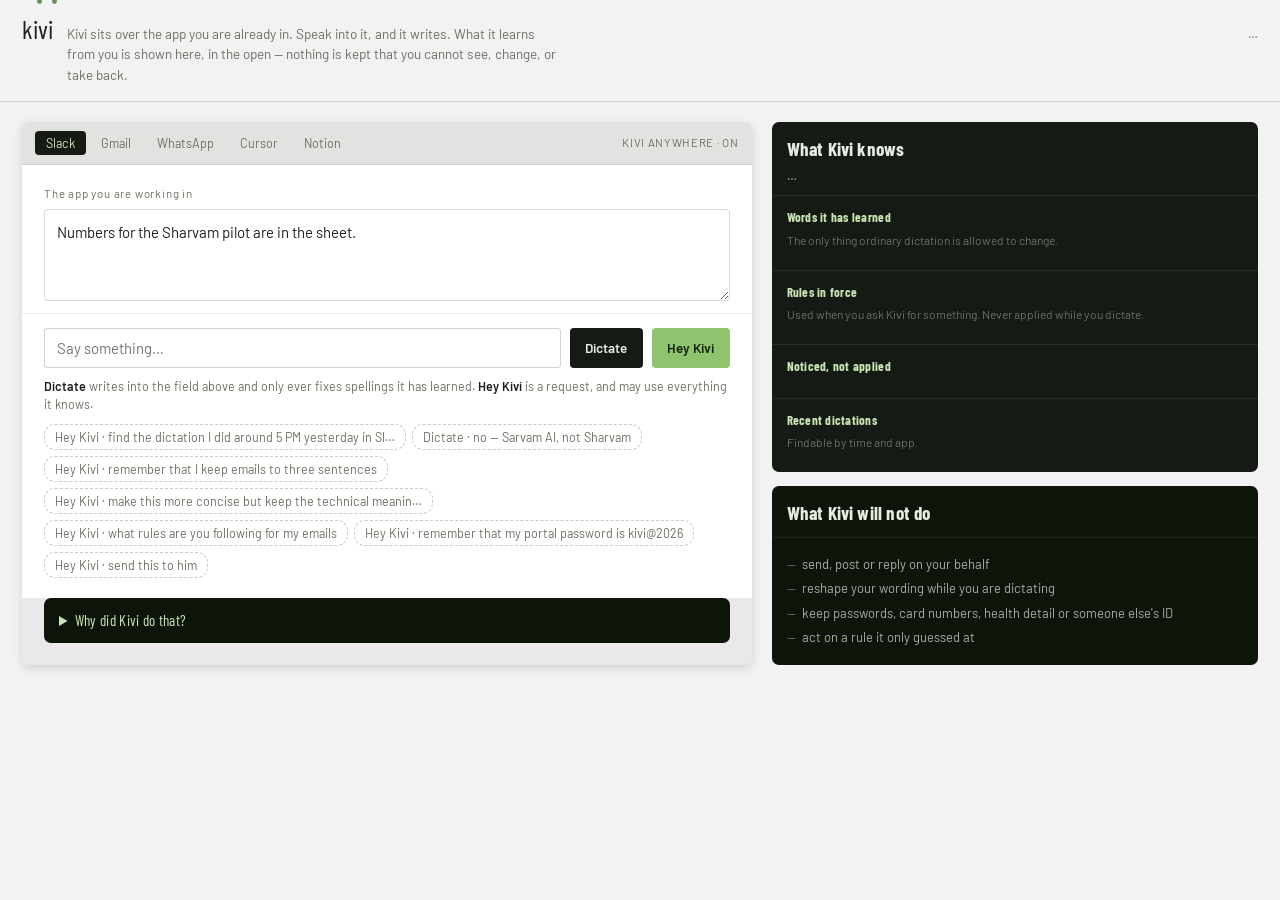
==== web/index.html @ 134a6548 "Prepare Kivi Golden Goose submission" ====
<!DOCTYPE html>
<html lang="en">
<head>
<meta charset="utf-8">
<meta name="viewport" content="width=device-width, initial-scale=1">
<title>Kivi — memory</title>
<link rel="preconnect" href="https://fonts.googleapis.com">
<link rel="preconnect" href="https://fonts.gstatic.com" crossorigin>
<link href="https://fonts.googleapis.com/css2?family=Barlow+Condensed:wght@600;700&family=Barlow:wght@400;500;600&display=swap" rel="stylesheet">
<style>
:root{
  --green:#8fc46e; --green-dim:#6d8f52; --green-pale:#c9e5b3; --sel:#d9e9cc;
  --panel:#161a15; --panel-2:#1b1f19; --panel-3:#0d1409;
  --cream:#dfe4d8; --cream-2:#e7ebe2;
  --muted:#a9b19d; --muted-2:#6a7161;
  --page:#f2f2f3; --surface:#e9e9ea; --ink:#1d1f20;
  --head:"Barlow Condensed",system-ui,sans-serif;
  --body:"Barlow",system-ui,sans-serif;
}
*{box-sizing:border-box}
body{margin:0;background:var(--page);color:var(--ink);font-family:var(--body);font-size:15px;line-height:1.5}
h1,h2,h3{font-family:var(--head);font-weight:700;letter-spacing:.01em;margin:0}
button{font-family:var(--body);cursor:pointer;border:0}
button:focus-visible,input:focus-visible,textarea:focus-visible{outline:2px solid var(--green-dim);outline-offset:2px}

.top{display:flex;align-items:baseline;gap:14px;padding:16px 22px;border-bottom:1px solid rgba(29,31,32,.14)}
.wordmark{font-family:var(--head);font-size:26px;line-height:1}
.wordmark i{font-style:normal;position:relative}
.wordmark i::after{content:"";position:absolute;top:-.52em;left:.16em;width:.19em;height:.19em;border-radius:50%;background:var(--green-dim)}
.top p{margin:0;color:var(--muted-2);font-size:13.5px;max-width:62ch}
.top .spacer{flex:1}
.stat{font-size:12.5px;color:var(--muted-2);white-space:nowrap}
.stat b{color:var(--ink);font-weight:600}

.wrap{display:grid;grid-template-columns:minmax(0,1.35fr) minmax(320px,.9fr);gap:20px;padding:20px 22px 40px;align-items:start}
@media(max-width:940px){.wrap{grid-template-columns:1fr}}

/* ---------- simulated desktop ---------- */
.desk{background:var(--surface);border-radius:7px;box-shadow:0 3px 10px rgba(43,43,45,.16);overflow:hidden}
.chrome{display:flex;align-items:center;gap:10px;padding:9px 13px;background:#e2e3e0;border-bottom:1px solid rgba(29,31,32,.1);font-size:12.5px;color:var(--muted-2)}
.tabs{display:flex;gap:4px}
.tab{padding:4px 11px;border-radius:4px;background:transparent;color:var(--muted-2);font-size:12.5px}
.tab[aria-pressed=true]{background:var(--panel);color:var(--green-pale)}
.chrome .right{margin-left:auto;font-size:11.5px;letter-spacing:.06em}

.field{padding:20px 22px 6px;min-height:132px;background:#fff}
.field label{display:block;font-size:11.5px;letter-spacing:.07em;color:var(--muted-2);margin-bottom:7px}
.doc{width:100%;min-height:92px;border:1px solid rgba(29,31,32,.16);border-radius:4px;padding:11px 12px;
     font-family:var(--body);font-size:15px;line-height:1.55;resize:vertical;background:#fff;color:var(--ink)}
.doc::selection{background:var(--sel)}

.say{padding:14px 22px 20px;background:#fff;border-top:1px solid rgba(29,31,32,.08)}
.say-row{display:flex;gap:9px;align-items:stretch}
.say input{flex:1;border:1px solid rgba(29,31,32,.2);border-radius:4px;padding:10px 12px;font-family:var(--body);font-size:15px}
.btn{padding:10px 15px;border-radius:4px;font-size:13.5px;font-weight:600;letter-spacing:.01em}
.btn-green{background:var(--green);color:#12200a}
.btn-dark{background:var(--panel);color:var(--cream-2)}
.btn-ghost{background:transparent;color:var(--muted-2);border:1px solid rgba(29,31,32,.2)}
.btn:disabled{opacity:.45;cursor:not-allowed}
.hint{margin:9px 0 0;font-size:12.5px;color:var(--muted-2)}
.hint b{font-weight:600;color:var(--ink)}
.examples{display:flex;flex-wrap:wrap;gap:6px;margin-top:10px}
.chip{padding:4px 10px;border-radius:11px;border:1px dashed rgba(29,31,32,.24);background:transparent;
      font-size:12.5px;color:var(--muted-2);text-align:left}
.chip:hover{border-style:solid;color:var(--ink)}

/* ---------- kivi panel ---------- */
.panel{margin:0 22px 22px;background:var(--panel);color:var(--cream);border-radius:7px;
       box-shadow:0 12px 32px rgba(43,43,45,.22);overflow:hidden}
.panel-head{display:flex;align-items:center;gap:9px;padding:12px 15px;border-bottom:1px solid rgba(223,228,216,.1)}
.dot{width:15px;height:15px;border-radius:50%;background:var(--green);flex:0 0 auto;position:relative}
.dot::after{content:"";position:absolute;inset:4px;border-radius:50%;background:var(--panel-3)}
.panel-head h3{font-size:17px;color:var(--cream-2)}
.panel-head .meta{margin-left:auto;font-size:11px;letter-spacing:.07em;color:var(--muted)}
.panel-body{padding:14px 15px;display:grid;gap:11px}
.quote{background:rgba(143,196,110,.09);border:1px solid rgba(143,196,110,.22);border-radius:5px;
       padding:10px 12px;color:var(--cream-2);font-size:14.5px}
.out{background:var(--panel-2);border-radius:5px;padding:11px 12px;font-size:14.5px;white-space:pre-wrap}
.was{color:var(--muted);text-decoration:line-through;font-size:13px}
.tags{display:flex;flex-wrap:wrap;gap:6px}
.tag{font-size:11.5px;padding:3px 9px;border-radius:10px;background:rgba(143,196,110,.16);color:var(--green-pale)}
.tag.warn{background:rgba(226,211,168,.16);color:#e2d3a8}
.panel-foot{display:flex;align-items:center;gap:8px;padding:11px 15px;border-top:1px solid rgba(223,228,216,.1)}
.panel-foot .note{font-size:12px;color:var(--muted);margin-right:auto}
.opt{padding:6px 12px;border-radius:14px;background:transparent;border:1px solid rgba(223,228,216,.28);
     color:var(--cream);font-size:13px}
.opt:hover{border-color:var(--green);color:var(--green-pale)}

/* ---------- right column ---------- */
.side{display:grid;gap:14px}
.card{background:var(--panel);color:var(--cream);border-radius:7px;overflow:hidden}
.card > header{padding:13px 15px 9px}
.card h2{font-size:19px;color:var(--cream-2)}
.card header p{margin:4px 0 0;font-size:12.5px;color:var(--muted)}
.group{border-top:1px solid rgba(223,228,216,.09);padding:12px 15px}
.group h3{font-size:13px;letter-spacing:.02em;color:var(--green-pale);margin-bottom:3px}
.group > p.sub{margin:0 0 9px;font-size:12px;color:var(--muted-2)}
.item{padding:9px 0;border-bottom:1px solid rgba(223,228,216,.07)}
.item:last-child{border-bottom:0}
.item .b{font-size:14px;color:var(--cream-2)}
.item .m{font-size:12px;color:var(--muted);margin-top:3px}
.item .acts{display:flex;gap:6px;margin-top:7px;flex-wrap:wrap}
.mini{font-size:12px;padding:4px 10px;border-radius:12px;background:rgba(223,228,216,.09);color:var(--cream)}
.mini:hover{background:rgba(143,196,110,.22);color:var(--green-pale)}
.mini.go{background:var(--green);color:#12200a;font-weight:600}
.dictline{display:flex;gap:9px;align-items:baseline;font-size:13.5px;padding:6px 0}
.dictline .from{color:var(--muted);text-decoration:line-through}
.dictline .to{color:var(--green-pale)}
.empty{font-size:12.5px;color:var(--muted-2);padding:4px 0}

.limits{background:var(--panel-3)}
.limits li{font-size:13px;color:var(--muted);margin:5px 0;list-style:none;position:relative;padding-left:15px}
.limits li::before{content:"—";position:absolute;left:0;color:var(--muted-2)}
.limits ul{margin:0;padding:0}

/* ---------- why drawer ---------- */
.why{margin:0 22px 22px;background:var(--panel-3);color:var(--muted);border-radius:7px;font-size:12.5px}
.why summary{padding:11px 15px;cursor:pointer;color:var(--green-pale);font-family:var(--head);font-size:15px;letter-spacing:.02em}
.why pre{margin:0;padding:0 15px 14px;white-space:pre-wrap;word-break:break-word;font-size:11.5px;line-height:1.6;color:var(--muted)}
.step{padding:8px 15px;border-top:1px solid rgba(223,228,216,.07)}
.step b{color:var(--green-pale);font-weight:600}
.step span{color:var(--muted-2)}
.busy{opacity:.55}
</style>
</head>
<body>

<div class="top">
  <div class="wordmark">k<i>i</i>v<i>i</i></div>
  <p>Kivi sits over the app you are already in. Speak into it, and it writes. What it learns from you is shown here, in the open — nothing is kept that you cannot see, change, or take back.</p>
  <div class="spacer"></div>
  <div class="stat" id="stat">…</div>
</div>

<div class="wrap">
  <main>
    <div class="desk">
      <div class="chrome">
        <div class="tabs" id="tabs"></div>
        <div class="right" id="mode">KIVI ANYWHERE · ON</div>
      </div>

      <div class="field">
        <label for="doc">The app you are working in</label>
        <textarea id="doc" class="doc" spellcheck="false"></textarea>
      </div>

      <div class="say">
        <div class="say-row">
          <input id="utter" placeholder="Say something…" autocomplete="off">
          <button class="btn btn-dark" id="btn-dictate">Dictate</button>
          <button class="btn btn-green" id="btn-ask">Hey Kivi</button>
        </div>
        <p class="hint"><b>Dictate</b> writes into the field above and only ever fixes spellings it has learned. <b>Hey Kivi</b> is a request, and may use everything it knows.</p>
        <div class="examples" id="examples"></div>
      </div>

      <div id="panel-slot"></div>
      <details class="why" id="why"><summary>Why did Kivi do that?</summary><div id="why-body"></div></details>
    </div>
  </main>

  <aside class="side">
    <section class="card">
      <header>
        <h2>What Kivi knows</h2>
        <p id="counts">…</p>
      </header>
      <div class="group">
        <h3>Words it has learned</h3>
        <p class="sub">The only thing ordinary dictation is allowed to change.</p>
        <div id="facts"></div>
      </div>
      <div class="group">
        <h3>Rules in force</h3>
        <p class="sub">Used when you ask Kivi for something. Never applied while you dictate.</p>
        <div id="rules"></div>
      </div>
      <div class="group">
        <h3>Noticed, not applied</h3>
        <p class="sub" id="gate-note"></p>
        <div id="observed"></div>
      </div>
      <div class="group">
        <h3>Recent dictations</h3>
        <p class="sub">Findable by time and app.</p>
        <div id="episodes"></div>
      </div>
    </section>

    <section class="card limits">
      <header><h2>What Kivi will not do</h2></header>
      <div class="group">
        <ul>
          <li>send, post or reply on your behalf</li>
          <li>reshape your wording while you are dictating</li>
          <li>keep passwords, card numbers, health detail or someone else's ID</li>
          <li>act on a rule it only guessed at</li>
        </ul>
      </div>
    </section>
  </aside>
</div>

<script>
const APPS = ["Slack","Gmail","WhatsApp","Cursor","Notion"];
const SEED_DOC = {
  Slack:"Numbers for the Sharvam pilot are in the sheet.",
  Gmail:"hey sir sorry to bother you again but i still haven't got the dataset access, can you check when you get time, sorry again",
  WhatsApp:"Saturday evening free-ah irukken.",
  Cursor:"def transcribe(chunk, lang=None):\n    audio = decode(chunk)\n    return model.decode(audio, lang)",
  Notion:"The implementation requires significant engineering effort and may not be practical within the current timeline, so we have decided to report both the full system and a reduced variant instead."
};
const EXAMPLES = [
  ["ask","find the dictation I did around 5 PM yesterday in Slack and polish it for the meeting I'm walking into"],
  ["dictate","no — Sarvam AI, not Sharvam"],
  ["ask","remember that I keep emails to three sentences"],
  ["ask","make this more concise but keep the technical meaning"],
  ["ask","what rules are you following for my emails"],
  ["ask","remember that my portal password is kivi@2026"],
  ["ask","send this to him"]
];

let app = "Slack";
let lastTrace = null;

const $ = (id) => document.getElementById(id);
const esc = (s) => (s??"").replace(/[&<>"]/g, c => ({"&":"&amp;","<":"&lt;",">":"&gt;",'"':"&quot;"}[c]));
const when = (ts) => new Date(ts*1000).toLocaleString(undefined,{weekday:"short",hour:"2-digit",minute:"2-digit"});

function drawTabs(){
  $("tabs").innerHTML = APPS.map(a =>
    `<button class="tab" data-app="${a}" aria-pressed="${a===app}">${a}</button>`).join("");
  $("tabs").querySelectorAll(".tab").forEach(b => b.onclick = () => {
    app = b.dataset.app; $("doc").value = SEED_DOC[app] || ""; drawTabs();
  });
}
function drawExamples(){
  $("examples").innerHTML = EXAMPLES.map(([k,t],i) =>
    `<button class="chip" data-i="${i}">${k==="ask"?"Hey Kivi":"Dictate"} · ${esc(t.length>52?t.slice(0,52)+"…":t)}</button>`).join("");
  $("examples").querySelectorAll(".chip").forEach(b => b.onclick = () => {
    const [k,t] = EXAMPLES[b.dataset.i];
    $("utter").value = t;
    (k==="ask" ? doAsk : doDictate)();
  });
}

async function api(path, body){
  const r = await fetch(path, body ? {method:"POST",headers:{"Content-Type":"application/json"},body:JSON.stringify(body)} : {});
  return r.json();
}

function panel(title, meta, inner, foot){
  $("panel-slot").innerHTML =
    `<div class="panel"><div class="panel-head"><span class="dot"></span><h3>${esc(title)}</h3>
     <span class="meta">${esc(meta||"")}</span></div>
     <div class="panel-body">${inner}</div>
     ${foot ? `<div class="panel-foot">${foot}</div>` : ""}</div>`;
}

async function doDictate(){
  const text = $("utter").value.trim(); if(!text) return;
  document.body.classList.add("busy");
  const r = await api("/api/dictate", {app, text, formatted:text});
  document.body.classList.remove("busy");
  lastTrace = r.trace;

  $("doc").value = ($("doc").value ? $("doc").value + " " : "") + r.text;
  const corr = (r.corrections||[]).map(c =>
    `<span class="tag">${esc(c.wrong)} → ${esc(c.right)}</span>`).join("");
  const learned = r.learned;
  const made = [...learned.created, ...learned.reinforced]
    .filter(m => m.kind !== "episode")
    .map(m => `<div class="item"><div class="b">${esc(m.body)}</div>
       <div class="m">${m.status === "active" ? "in force now" : "noticed only"} · ${esc(m.reason||"")}</div></div>`).join("");
  const ignored = (learned.ignored||[]).map(i =>
    `<span class="tag warn">${esc(i.reason)}</span>`).join("");

  panel("Dictated into " + app, "reads: learned words only",
    `<div class="out">${esc(r.text)}</div>
     ${r.was ? `<div class="was">${esc(r.was)}</div>` : ""}
     ${corr ? `<div class="tags">${corr}</div>` : ""}
     ${made ? `<div>${made}</div>` : ""}
     ${ignored ? `<div class="tags">${ignored}</div>` : ""}`,
    `<span class="note">Written into the field. Kivi did not reshape your wording.</span>`);
  showWhy(r.trace); refresh(); $("utter").value = "";
}

async function doAsk(){
  const text = $("utter").value.trim(); if(!text) return;
  const sel = selection() || $("doc").value;
  document.body.classList.add("busy");
  const r = await api("/api/ask", {app, text, selection: sel});
  document.body.classList.remove("busy");
  lastTrace = r.trace;
  renderAnswer(text, r);
  showWhy(r.trace); refresh(); $("utter").value = "";
}

function selection(){
  const d = $("doc"); const s = d.selectionStart, e = d.selectionEnd;
  return (s !== e) ? d.value.slice(s, e) : "";
}

function renderAnswer(said, r){
  const q = `<div class="quote">“${esc(said)}”</div>`;
  const meta = `${(r.intent||"").replace("_"," ")}${r.confidence!=null?" · "+Math.round(r.confidence*100)+"%":""}`;

  if(r.status === "unclear" || r.status === "ambiguous"){
    const opts = (r.options||[]).map(o =>
      `<button class="opt" data-fill="${esc(typeof o==="string"?o:o.body)}">${esc(typeof o==="string"?o:o.body.slice(0,60))}</button>`).join("");
    panel("Kivi is asking", meta,
      `${q}<div class="out">${esc(r.say||"Which did you mean?")}</div>
       ${r.reason?`<div class="tags"><span class="tag warn">${esc(r.reason)}</span></div>`:""}
       ${opts?`<div class="tags">${opts}</div>`:""}`,
      `<span class="note">Kivi asks rather than guessing.</span>`);
    $("panel-slot").querySelectorAll("[data-fill]").forEach(b =>
      b.onclick = () => { $("utter").value = b.dataset.fill; $("utter").focus(); });
    return;
  }

  if(r.status === "declined"){
    panel("Kivi declined", meta, `${q}<div class="out">${esc(r.say)}</div>`,
      `<span class="note">Some things are never stored.</span>`);
    return;
  }

  if(r.status === "found" || r.status === "found_and_reshaped"){
    const ep = r.episode || {};
    const rs = r.reshaped;
    panel("Found it", `${meta} · ${esc(ep.scope_app||"")}`,
      `${q}
       <div class="out">${esc(ep.body||"")}</div>
       <div class="tags"><span class="tag">${esc(ep.scope_app||"")}</span>
         <span class="tag">${when(ep.created_ts)}</span></div>
       ${rs ? `<div class="out">${esc(rs.after)}</div>
         <div class="tags">${(rs.applied||[]).map(a=>`<span class="tag">${esc(a)}</span>`).join("")}</div>` : ""}`,
      rs ? `<span class="note">Nothing has changed in the app yet.</span>
            <button class="opt" id="apply">Apply</button>` : `<span class="note">Nothing sent.</span>`);
    const ap = $("apply"); if(ap) ap.onclick = () => { $("doc").value = rs.after; ap.textContent = "Applied"; };
    return;
  }

  if(r.status === "drafted"){
    const body = r.draft || r.after || "";
    panel(r.recipient ? "Draft to " + esc(r.recipient) : "Rewritten", meta,
      `${q}${r.before?`<div class="was">${esc(r.before)}</div>`:""}
       <div class="out">${esc(body)}</div>
       <div class="tags">${(r.applied||[]).map(a=>`<span class="tag">${esc(a)}</span>`).join("")||'<span class="tag warn">no rule changed anything</span>'}</div>`,
      `<span class="note">${esc(r.note||"Nothing has changed in the app yet.")}</span>
       <button class="opt" id="apply">Apply</button>`);
    $("apply").onclick = () => { $("doc").value = body; $("apply").textContent = "Applied"; };
    return;
  }

  if(r.status === "answered"){
    const list = (arr,label) => arr && arr.length ? `<div class="group" style="padding:0"><h3>${label}</h3>` +
      arr.map(a=>`<div class="item"><div class="b">${esc(a.body)}</div></div>`).join("") + "</div>" : "";
    panel("What Kivi is going by", meta,
      `${q}${list(r.active,"In force")}${list(r.observed,"Noticed only")}`,
      `<span class="note">Change any of these on the right.</span>`);
    return;
  }

  panel("Kivi", meta, `${q}<div class="out">${esc(r.say||"Nothing to show.")}</div>`,
    `<span class="note">Try widening the time, or naming the app.</span>`);
}

function showWhy(trace){
  if(!trace){ $("why-body").innerHTML = ""; return; }
  const steps = (trace.steps||[]).map(s =>
    `<div class="step"><b>${esc(s.stage)}</b> <span>${esc(JSON.stringify(s.detail))}</span></div>`).join("");
  $("why-body").innerHTML =
    `<div class="step"><b>trace</b> <span>${esc(trace.id)} · ${trace.latency_ms}ms · ${trace.outcome}
      · ${trace.usage.calls} model call(s) · $${trace.usage.cost_usd}</span></div>${steps}`;
}

async function refresh(){
  const d = await api("/api/memory");
  const c = d.counts, m = d.memory;
  $("counts").textContent =
    `${c.facts} words · ${c.rules_active} rules in force · ${c.rules_observed} noticed · ${c.episodes} dictations`;
  $("stat").innerHTML = `<b>${c.episodes}</b> dictations · <b>${(c.db_bytes/1024/1024).toFixed(1)} MB</b> stored`;
  $("gate-note").textContent =
    `Kivi applies an inferred rule only after ${d.policy.promotion_observations} sightings, or when you confirm it.`;

  $("facts").innerHTML = m.fact.length ? m.fact.map(f =>
    `<div class="dictline"><span class="from">${esc((f.payload.wrong)||"")}</span>
     <span class="to">${esc((f.payload.right)||f.body)}</span>
     <button class="mini" style="margin-left:auto" data-forget="${f.id}">forget</button></div>`).join("")
    : `<p class="empty">Nothing yet. Correct a word while dictating and it lands here.</p>`;

  const active = m.preference.filter(p=>p.status==="active");
  const obs = m.preference.filter(p=>p.status==="observed");

  $("rules").innerHTML = active.length ? active.map(p =>
    `<div class="item"><div class="b">${esc(p.body)}</div>
      <div class="m">${esc(p.origin==="taught"?"you told Kivi":"learned from you")} · used ${p.use_count}×</div>
      <div class="acts"><button class="mini" data-forget="${p.id}">forget</button>
      <button class="mini" data-history="${p.id}">where from</button></div></div>`).join("")
    : `<p class="empty">No rules yet. Say “remember that…” to add one.</p>`;

  $("observed").innerHTML = obs.length ? obs.map(p =>
    `<div class="item"><div class="b">${esc(p.body)}</div>
      <div class="m">${esc(p.reason||"")}${p.needs?` · ${p.needs} more sighting${p.needs>1?"s":""} before it applies`:""}</div>
      <div class="acts"><button class="mini go" data-confirm="${p.id}">Make it a rule</button>
      <button class="mini" data-reject="${p.id}">Not a rule</button></div></div>`).join("")
    : `<p class="empty">Nothing pending.</p>`;

  $("episodes").innerHTML = m.episode.slice(0,6).map(e =>
    `<div class="item"><div class="b">${esc(e.body.slice(0,90))}${e.body.length>90?"…":""}</div>
      <div class="m">${esc(e.app||"")} · ${when(e.created_ts)}</div></div>`).join("")
    || `<p class="empty">Nothing dictated yet.</p>`;

  document.querySelectorAll("[data-confirm]").forEach(b => b.onclick = async () => {
    await api(`/api/memory/${b.dataset.confirm}/confirm`, {}); refresh(); });
  document.querySelectorAll("[data-reject]").forEach(b => b.onclick = async () => {
    await api(`/api/memory/${b.dataset.reject}/reject`, {}); refresh(); });
  document.querySelectorAll("[data-forget]").forEach(b => b.onclick = async () => {
    await api(`/api/memory/${b.dataset.forget}/forget`, {}); refresh(); });
  document.querySelectorAll("[data-history]").forEach(b => b.onclick = async () => {
    const h = await api(`/api/memory/${b.dataset.history}/history`);
    panel("Where this came from", h.memory.kind,
      `<div class="out">${esc(h.memory.body)}</div>
       ${h.source ? `<div class="quote">“${esc(h.source.raw_asr)}”</div>
         <div class="tags"><span class="tag">${esc(h.source.app)}</span>
         <span class="tag">${when(h.source.ts)}</span></div>` : ""}
       ${h.events.map(e=>`<div class="m" style="color:var(--muted)">${esc(e.event)} — ${esc(e.detail||"")}</div>`).join("")}`,
      `<span class="note">Every memory keeps the sentence it came from.</span>`);
  });
}

$("btn-dictate").onclick = doDictate;
$("btn-ask").onclick = doAsk;
$("utter").addEventListener("keydown", e => {
  if(e.key === "Enter") (e.shiftKey ? doDictate : doAsk)();
});

(async function init(){
  drawTabs(); drawExamples();
  $("doc").value = SEED_DOC[app];
  const s = await api("/api/status");
  if(!s.utterances){ $("stat").textContent = "loading history…"; await api("/api/seed", {}); }
  $("mode").textContent = `KIVI ANYWHERE · ON · ${s.backend}`;
  refresh();
})();
</script>
</body>
</html>
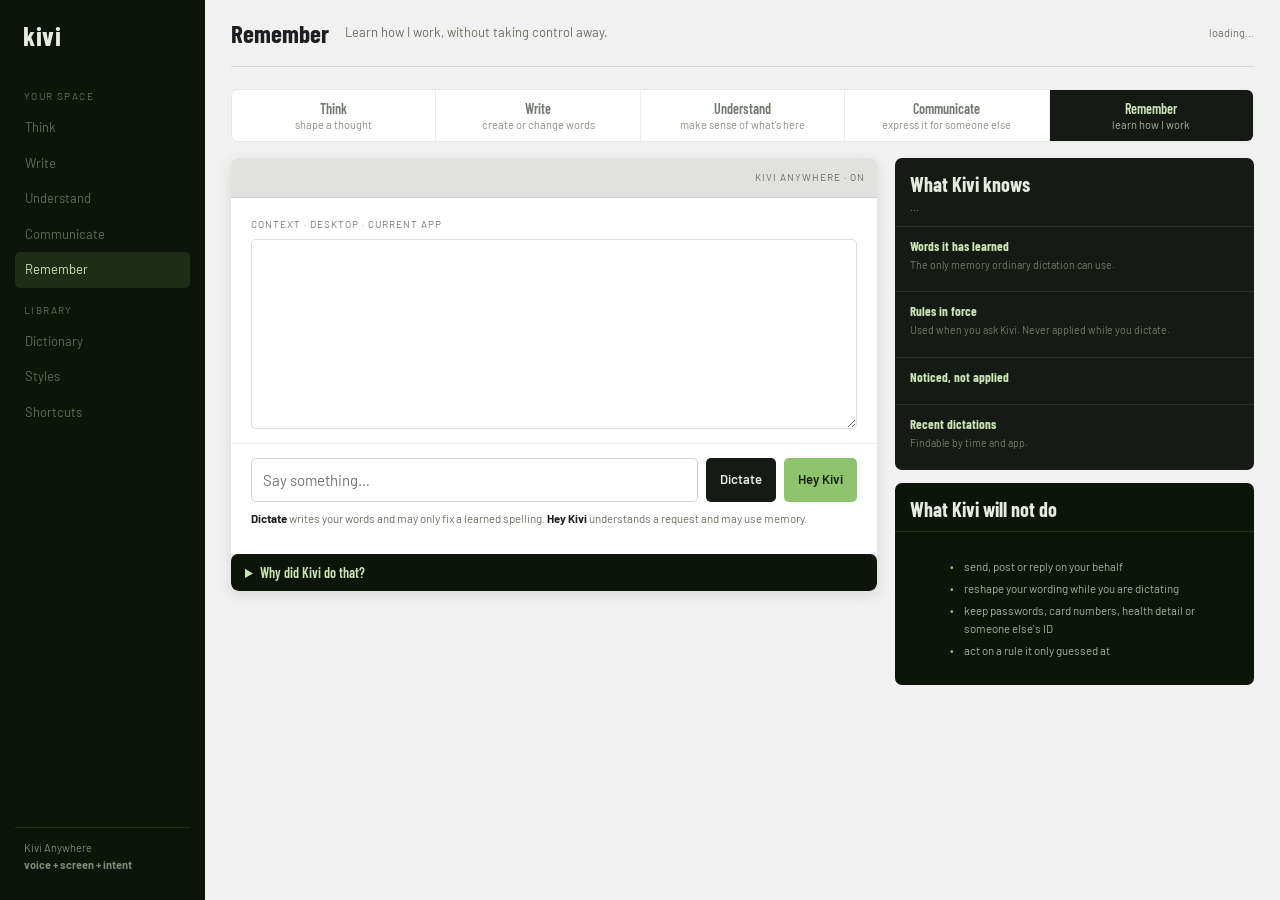
==== commit 4468c151: "Align Golden UI" ====
--- a/web/index.html
+++ b/web/index.html
@@ -1,449 +1,38 @@
-<!DOCTYPE html>
+<!doctype html>
 <html lang="en">
 <head>
 <meta charset="utf-8">
-<meta name="viewport" content="width=device-width, initial-scale=1">
-<title>Kivi — memory</title>
+<meta name="viewport" content="width=device-width,initial-scale=1">
+<title>Kivi · Remember</title>
 <link rel="preconnect" href="https://fonts.googleapis.com">
 <link rel="preconnect" href="https://fonts.gstatic.com" crossorigin>
 <link href="https://fonts.googleapis.com/css2?family=Barlow+Condensed:wght@600;700&family=Barlow:wght@400;500;600&display=swap" rel="stylesheet">
 <style>
-:root{
-  --green:#8fc46e; --green-dim:#6d8f52; --green-pale:#c9e5b3; --sel:#d9e9cc;
-  --panel:#161a15; --panel-2:#1b1f19; --panel-3:#0d1409;
-  --cream:#dfe4d8; --cream-2:#e7ebe2;
-  --muted:#a9b19d; --muted-2:#6a7161;
-  --page:#f2f2f3; --surface:#e9e9ea; --ink:#1d1f20;
-  --head:"Barlow Condensed",system-ui,sans-serif;
-  --body:"Barlow",system-ui,sans-serif;
-}
-*{box-sizing:border-box}
-body{margin:0;background:var(--page);color:var(--ink);font-family:var(--body);font-size:15px;line-height:1.5}
-h1,h2,h3{font-family:var(--head);font-weight:700;letter-spacing:.01em;margin:0}
-button{font-family:var(--body);cursor:pointer;border:0}
-button:focus-visible,input:focus-visible,textarea:focus-visible{outline:2px solid var(--green-dim);outline-offset:2px}
-
-.top{display:flex;align-items:baseline;gap:14px;padding:16px 22px;border-bottom:1px solid rgba(29,31,32,.14)}
-.wordmark{font-family:var(--head);font-size:26px;line-height:1}
-.wordmark i{font-style:normal;position:relative}
-.wordmark i::after{content:"";position:absolute;top:-.52em;left:.16em;width:.19em;height:.19em;border-radius:50%;background:var(--green-dim)}
-.top p{margin:0;color:var(--muted-2);font-size:13.5px;max-width:62ch}
-.top .spacer{flex:1}
-.stat{font-size:12.5px;color:var(--muted-2);white-space:nowrap}
-.stat b{color:var(--ink);font-weight:600}
-
-.wrap{display:grid;grid-template-columns:minmax(0,1.35fr) minmax(320px,.9fr);gap:20px;padding:20px 22px 40px;align-items:start}
-@media(max-width:940px){.wrap{grid-template-columns:1fr}}
-
-/* ---------- simulated desktop ---------- */
-.desk{background:var(--surface);border-radius:7px;box-shadow:0 3px 10px rgba(43,43,45,.16);overflow:hidden}
-.chrome{display:flex;align-items:center;gap:10px;padding:9px 13px;background:#e2e3e0;border-bottom:1px solid rgba(29,31,32,.1);font-size:12.5px;color:var(--muted-2)}
-.tabs{display:flex;gap:4px}
-.tab{padding:4px 11px;border-radius:4px;background:transparent;color:var(--muted-2);font-size:12.5px}
-.tab[aria-pressed=true]{background:var(--panel);color:var(--green-pale)}
-.chrome .right{margin-left:auto;font-size:11.5px;letter-spacing:.06em}
-
-.field{padding:20px 22px 6px;min-height:132px;background:#fff}
-.field label{display:block;font-size:11.5px;letter-spacing:.07em;color:var(--muted-2);margin-bottom:7px}
-.doc{width:100%;min-height:92px;border:1px solid rgba(29,31,32,.16);border-radius:4px;padding:11px 12px;
-     font-family:var(--body);font-size:15px;line-height:1.55;resize:vertical;background:#fff;color:var(--ink)}
-.doc::selection{background:var(--sel)}
-
-.say{padding:14px 22px 20px;background:#fff;border-top:1px solid rgba(29,31,32,.08)}
-.say-row{display:flex;gap:9px;align-items:stretch}
-.say input{flex:1;border:1px solid rgba(29,31,32,.2);border-radius:4px;padding:10px 12px;font-family:var(--body);font-size:15px}
-.btn{padding:10px 15px;border-radius:4px;font-size:13.5px;font-weight:600;letter-spacing:.01em}
-.btn-green{background:var(--green);color:#12200a}
-.btn-dark{background:var(--panel);color:var(--cream-2)}
-.btn-ghost{background:transparent;color:var(--muted-2);border:1px solid rgba(29,31,32,.2)}
-.btn:disabled{opacity:.45;cursor:not-allowed}
-.hint{margin:9px 0 0;font-size:12.5px;color:var(--muted-2)}
-.hint b{font-weight:600;color:var(--ink)}
-.examples{display:flex;flex-wrap:wrap;gap:6px;margin-top:10px}
-.chip{padding:4px 10px;border-radius:11px;border:1px dashed rgba(29,31,32,.24);background:transparent;
-      font-size:12.5px;color:var(--muted-2);text-align:left}
-.chip:hover{border-style:solid;color:var(--ink)}
-
-/* ---------- kivi panel ---------- */
-.panel{margin:0 22px 22px;background:var(--panel);color:var(--cream);border-radius:7px;
-       box-shadow:0 12px 32px rgba(43,43,45,.22);overflow:hidden}
-.panel-head{display:flex;align-items:center;gap:9px;padding:12px 15px;border-bottom:1px solid rgba(223,228,216,.1)}
-.dot{width:15px;height:15px;border-radius:50%;background:var(--green);flex:0 0 auto;position:relative}
-.dot::after{content:"";position:absolute;inset:4px;border-radius:50%;background:var(--panel-3)}
-.panel-head h3{font-size:17px;color:var(--cream-2)}
-.panel-head .meta{margin-left:auto;font-size:11px;letter-spacing:.07em;color:var(--muted)}
-.panel-body{padding:14px 15px;display:grid;gap:11px}
-.quote{background:rgba(143,196,110,.09);border:1px solid rgba(143,196,110,.22);border-radius:5px;
-       padding:10px 12px;color:var(--cream-2);font-size:14.5px}
-.out{background:var(--panel-2);border-radius:5px;padding:11px 12px;font-size:14.5px;white-space:pre-wrap}
-.was{color:var(--muted);text-decoration:line-through;font-size:13px}
-.tags{display:flex;flex-wrap:wrap;gap:6px}
-.tag{font-size:11.5px;padding:3px 9px;border-radius:10px;background:rgba(143,196,110,.16);color:var(--green-pale)}
-.tag.warn{background:rgba(226,211,168,.16);color:#e2d3a8}
-.panel-foot{display:flex;align-items:center;gap:8px;padding:11px 15px;border-top:1px solid rgba(223,228,216,.1)}
-.panel-foot .note{font-size:12px;color:var(--muted);margin-right:auto}
-.opt{padding:6px 12px;border-radius:14px;background:transparent;border:1px solid rgba(223,228,216,.28);
-     color:var(--cream);font-size:13px}
-.opt:hover{border-color:var(--green);color:var(--green-pale)}
-
-/* ---------- right column ---------- */
-.side{display:grid;gap:14px}
-.card{background:var(--panel);color:var(--cream);border-radius:7px;overflow:hidden}
-.card > header{padding:13px 15px 9px}
-.card h2{font-size:19px;color:var(--cream-2)}
-.card header p{margin:4px 0 0;font-size:12.5px;color:var(--muted)}
-.group{border-top:1px solid rgba(223,228,216,.09);padding:12px 15px}
-.group h3{font-size:13px;letter-spacing:.02em;color:var(--green-pale);margin-bottom:3px}
-.group > p.sub{margin:0 0 9px;font-size:12px;color:var(--muted-2)}
-.item{padding:9px 0;border-bottom:1px solid rgba(223,228,216,.07)}
-.item:last-child{border-bottom:0}
-.item .b{font-size:14px;color:var(--cream-2)}
-.item .m{font-size:12px;color:var(--muted);margin-top:3px}
-.item .acts{display:flex;gap:6px;margin-top:7px;flex-wrap:wrap}
-.mini{font-size:12px;padding:4px 10px;border-radius:12px;background:rgba(223,228,216,.09);color:var(--cream)}
-.mini:hover{background:rgba(143,196,110,.22);color:var(--green-pale)}
-.mini.go{background:var(--green);color:#12200a;font-weight:600}
-.dictline{display:flex;gap:9px;align-items:baseline;font-size:13.5px;padding:6px 0}
-.dictline .from{color:var(--muted);text-decoration:line-through}
-.dictline .to{color:var(--green-pale)}
-.empty{font-size:12.5px;color:var(--muted-2);padding:4px 0}
-
-.limits{background:var(--panel-3)}
-.limits li{font-size:13px;color:var(--muted);margin:5px 0;list-style:none;position:relative;padding-left:15px}
-.limits li::before{content:"—";position:absolute;left:0;color:var(--muted-2)}
-.limits ul{margin:0;padding:0}
-
-/* ---------- why drawer ---------- */
-.why{margin:0 22px 22px;background:var(--panel-3);color:var(--muted);border-radius:7px;font-size:12.5px}
-.why summary{padding:11px 15px;cursor:pointer;color:var(--green-pale);font-family:var(--head);font-size:15px;letter-spacing:.02em}
-.why pre{margin:0;padding:0 15px 14px;white-space:pre-wrap;word-break:break-word;font-size:11.5px;line-height:1.6;color:var(--muted)}
-.step{padding:8px 15px;border-top:1px solid rgba(223,228,216,.07)}
-.step b{color:var(--green-pale);font-weight:600}
-.step span{color:var(--muted-2)}
-.busy{opacity:.55}
+:root{--green:#8fc46e;--green2:#c9e5b3;--ink:#1d1f20;--page:#f1f1f2;--surface:#e7e7e8;--dark:#161a15;--dark2:#1c211a;--dark3:#0d1409;--cream:#e7ebe2;--muted:#a9b19d;--muted2:#697160;--line:rgba(223,228,216,.1);--head:"Barlow Condensed",system-ui,sans-serif;--body:"Barlow",system-ui,sans-serif}
+*{box-sizing:border-box}body{margin:0;background:var(--page);color:var(--ink);font:15px/1.5 var(--body)}button,input,textarea{font:inherit}button{cursor:pointer}button:focus-visible,input:focus-visible,textarea:focus-visible{outline:2px solid var(--green);outline-offset:2px}
+.app{min-height:100vh;display:grid;grid-template-columns:205px 1fr}.nav{background:var(--dark3);color:var(--cream);padding:22px 15px 15px;display:flex;flex-direction:column}.brand{font:700 27px/1 var(--head);letter-spacing:.02em;margin:0 8px 25px}.brand i{font-style:normal;position:relative}.brand i:after{content:"";position:absolute;width:5px;height:5px;border-radius:50%;background:var(--green);top:-7px;left:6px}.label{font-size:10px;text-transform:uppercase;letter-spacing:.14em;color:#66705e;margin:15px 9px 6px}.navitem{border:0;background:transparent;color:#a9b19d;text-align:left;padding:8px 10px;border-radius:5px;font-size:13px}.navitem.active{background:rgba(143,196,110,.14);color:var(--green2)}.navitem.disabled{opacity:.55}.navfoot{margin-top:auto;border-top:1px solid var(--line);padding:12px 9px;color:#7f8975;font-size:11px}.main{padding:0 26px 38px;min-width:0}.top{height:67px;border-bottom:1px solid rgba(29,31,32,.12);display:flex;align-items:center;gap:16px}.top h1{font:700 25px/1 var(--head);margin:0}.top p{margin:0;color:var(--muted2);font-size:13px}.status{margin-left:auto;font-size:11px;color:var(--muted2)}.status b{color:var(--ink)}
+.intent{display:flex;align-items:center;margin:22px 0 16px;border:1px solid rgba(29,31,32,.1);background:#fff;border-radius:7px;overflow:hidden}.intent div{flex:1;padding:10px 11px;border-right:1px solid rgba(29,31,32,.08);font:600 14px var(--head);text-align:center;color:#72796e}.intent div:last-child{border:0}.intent .on{background:var(--dark);color:var(--green2)}.intent small{display:block;font:11px var(--body);margin-top:1px;color:#8a9185}.intent .on small{color:var(--muted)}
+.grid{display:grid;grid-template-columns:minmax(0,1.35fr) minmax(310px,.75fr);gap:18px;align-items:start}.desktop{background:var(--surface);border-radius:8px;box-shadow:0 4px 14px rgba(43,43,45,.13);overflow:hidden}.chrome{height:40px;background:#e1e2df;border-bottom:1px solid rgba(29,31,32,.1);display:flex;align-items:center;padding:0 12px;gap:5px}.appTab{border:0;background:transparent;color:#72796e;padding:5px 10px;border-radius:5px;font-size:12px}.appTab.on{background:var(--dark);color:var(--green2)}.anywhere{margin-left:auto;font-size:10px;letter-spacing:.1em;color:#687060}.work{background:#fff;padding:19px 20px 8px}.context{font-size:10px;text-transform:uppercase;letter-spacing:.1em;color:#737b70;margin-bottom:7px}.doc{width:100%;min-height:190px;resize:vertical;border:1px solid rgba(29,31,32,.15);border-radius:5px;padding:13px;font-size:15px;line-height:1.6;color:var(--ink);background:#fff}.doc.hasSel{border-color:#6d8f52;box-shadow:0 0 0 2px rgba(143,196,110,.12)}.selectionNote{display:none;font-size:11px;color:#557043;margin-top:5px}.selectionNote.show{display:block}.voice{background:#fff;border-top:1px solid rgba(29,31,32,.08);padding:14px 20px 18px}.row{display:flex;gap:8px}.row input{flex:1;min-width:0;border:1px solid rgba(29,31,32,.2);border-radius:5px;padding:10px 11px;background:#fff}.btn{border:0;border-radius:5px;padding:10px 14px;font-weight:600;font-size:13px}.dark{background:var(--dark);color:var(--cream)}.green{background:var(--green);color:#12200a}.hint{margin:8px 0 0;font-size:11.5px;color:var(--muted2)}.hint b{color:var(--ink)}.examples{display:flex;flex-wrap:wrap;gap:6px;margin-top:9px}.chip{border:1px dashed rgba(29,31,32,.22);background:transparent;border-radius:13px;padding:4px 9px;font-size:11px;color:#687060}.chip:hover{border-style:solid;color:var(--ink)}
+.panel{margin:0 20px 18px;background:var(--dark);color:var(--cream);border-radius:7px;overflow:hidden;box-shadow:0 10px 28px rgba(43,43,45,.2)}.panelHead{display:flex;align-items:center;gap:9px;padding:11px 14px;border-bottom:1px solid var(--line)}.dot{width:14px;height:14px;border-radius:50%;background:var(--green);position:relative}.dot:after{content:"";position:absolute;inset:4px;background:var(--dark3);border-radius:50%}.panelHead strong{font:700 17px var(--head)}.panelMeta{margin-left:auto;color:var(--muted);font-size:10px;letter-spacing:.07em}.panelBody{padding:13px 14px;display:grid;gap:10px}.quote{border:1px solid rgba(143,196,110,.22);background:rgba(143,196,110,.08);padding:9px 11px;border-radius:5px}.out{background:var(--dark2);padding:10px 11px;border-radius:5px;white-space:pre-wrap}.old{font-size:12px;color:var(--muted);text-decoration:line-through}.tags{display:flex;flex-wrap:wrap;gap:5px}.tag{font-size:10.5px;padding:3px 8px;border-radius:10px;background:rgba(143,196,110,.15);color:var(--green2)}.warn{background:rgba(226,211,168,.14);color:#e2d3a8}.panelFoot{border-top:1px solid var(--line);padding:10px 14px;display:flex;gap:7px;align-items:center}.note{font-size:11px;color:var(--muted);margin-right:auto}.opt{background:transparent;color:var(--cream);border:1px solid rgba(223,228,216,.25);border-radius:14px;padding:5px 11px;font-size:11px}.opt:hover{border-color:var(--green);color:var(--green2)}
+.side{display:grid;gap:13px}.card{background:var(--dark);color:var(--cream);border-radius:7px;overflow:hidden}.cardHead{padding:14px 15px 10px}.card h2{margin:0;font:700 20px var(--head);color:var(--cream)}.cardHead p{margin:3px 0 0;font-size:11px;color:var(--muted)}.group{border-top:1px solid var(--line);padding:11px 15px}.group h3{margin:0 0 3px;font:700 13px var(--head);color:var(--green2)}.sub{margin:0 0 8px;font-size:10.5px;color:#737c6d}.item{padding:8px 0;border-bottom:1px solid rgba(223,228,216,.07)}.item:last-child{border:0}.body{font-size:13px;color:var(--cream)}.meta{font-size:10.5px;color:var(--muted);margin-top:2px}.acts{display:flex;gap:5px;margin-top:6px;flex-wrap:wrap}.mini{border:0;background:rgba(223,228,216,.08);color:var(--cream);border-radius:11px;padding:4px 9px;font-size:10.5px}.mini.go{background:var(--green);color:#12200a;font-weight:600}.word{display:flex;gap:8px;align-items:baseline;padding:6px 0;border-bottom:1px solid rgba(223,228,216,.07);font-size:12px}.word .from{text-decoration:line-through;color:var(--muted)}.word .to{color:var(--green2)}.empty{font-size:11px;color:#687060;padding:3px 0}.limits{background:var(--dark3)}.limits li{font-size:11.5px;color:var(--muted);margin:5px 0;padding-left:14px;list-style:none;position:relative}.limits li:before{content:"•";position:absolute;left:0;color:var(--green)}.why{margin-top:0;background:var(--dark3);color:var(--muted);border-radius:7px}.why summary{cursor:pointer;padding:10px 14px;font:600 14px var(--head);color:var(--green2)}.step{padding:7px 14px;border-top:1px solid var(--line);font-size:10px}.step b{color:var(--green2);margin-right:5px}.step span{color:#747e70}
+@media(max-width:1050px){.app{grid-template-columns:1fr}.nav{display:none}.grid{grid-template-columns:1fr}.main{padding:0 14px 30px}.intent div{font-size:12px}.intent small{font-size:9px}}
 </style>
 </head>
 <body>
-
-<div class="top">
-  <div class="wordmark">k<i>i</i>v<i>i</i></div>
-  <p>Kivi sits over the app you are already in. Speak into it, and it writes. What it learns from you is shown here, in the open — nothing is kept that you cannot see, change, or take back.</p>
-  <div class="spacer"></div>
-  <div class="stat" id="stat">…</div>
-</div>
-
-<div class="wrap">
-  <main>
-    <div class="desk">
-      <div class="chrome">
-        <div class="tabs" id="tabs"></div>
-        <div class="right" id="mode">KIVI ANYWHERE · ON</div>
-      </div>
-
-      <div class="field">
-        <label for="doc">The app you are working in</label>
-        <textarea id="doc" class="doc" spellcheck="false"></textarea>
-      </div>
-
-      <div class="say">
-        <div class="say-row">
-          <input id="utter" placeholder="Say something…" autocomplete="off">
-          <button class="btn btn-dark" id="btn-dictate">Dictate</button>
-          <button class="btn btn-green" id="btn-ask">Hey Kivi</button>
-        </div>
-        <p class="hint"><b>Dictate</b> writes into the field above and only ever fixes spellings it has learned. <b>Hey Kivi</b> is a request, and may use everything it knows.</p>
-        <div class="examples" id="examples"></div>
-      </div>
-
-      <div id="panel-slot"></div>
-      <details class="why" id="why"><summary>Why did Kivi do that?</summary><div id="why-body"></div></details>
-    </div>
-  </main>
-
-  <aside class="side">
-    <section class="card">
-      <header>
-        <h2>What Kivi knows</h2>
-        <p id="counts">…</p>
-      </header>
-      <div class="group">
-        <h3>Words it has learned</h3>
-        <p class="sub">The only thing ordinary dictation is allowed to change.</p>
-        <div id="facts"></div>
-      </div>
-      <div class="group">
-        <h3>Rules in force</h3>
-        <p class="sub">Used when you ask Kivi for something. Never applied while you dictate.</p>
-        <div id="rules"></div>
-      </div>
-      <div class="group">
-        <h3>Noticed, not applied</h3>
-        <p class="sub" id="gate-note"></p>
-        <div id="observed"></div>
-      </div>
-      <div class="group">
-        <h3>Recent dictations</h3>
-        <p class="sub">Findable by time and app.</p>
-        <div id="episodes"></div>
-      </div>
-    </section>
-
-    <section class="card limits">
-      <header><h2>What Kivi will not do</h2></header>
-      <div class="group">
-        <ul>
-          <li>send, post or reply on your behalf</li>
-          <li>reshape your wording while you are dictating</li>
-          <li>keep passwords, card numbers, health detail or someone else's ID</li>
-          <li>act on a rule it only guessed at</li>
-        </ul>
-      </div>
-    </section>
-  </aside>
-</div>
-
+<div class="app">
+<nav class="nav"><div class="brand">kivi</div><div class="label">your space</div><button class="navitem disabled">Think</button><button class="navitem disabled">Write</button><button class="navitem disabled">Understand</button><button class="navitem disabled">Communicate</button><button class="navitem active">Remember</button><div class="label">library</div><button class="navitem disabled">Dictionary</button><button class="navitem disabled">Styles</button><button class="navitem disabled">Shortcuts</button><div class="navfoot">Kivi Anywhere<br><b>voice + screen + intent</b></div></nav>
+<main class="main"><header class="top"><h1>Remember</h1><p>Learn how I work, without taking control away.</p><div class="status" id="status">loading…</div></header>
+<div class="intent"><div>Think<small>shape a thought</small></div><div>Write<small>create or change words</small></div><div>Understand<small>make sense of what's here</small></div><div>Communicate<small>express it for someone else</small></div><div class="on">Remember<small>learn how I work</small></div></div>
+<div class="grid"><section class="desktop"><div class="chrome"><div id="apps"></div><div class="anywhere">KIVI ANYWHERE · ON</div></div><div class="work"><div class="context">context · desktop · current app</div><textarea id="doc" class="doc" spellcheck="false"></textarea><div id="selectionNote" class="selectionNote">Green selection · voice will use this as context</div></div><div class="voice"><div class="row"><input id="utter" placeholder="Say something…" autocomplete="off"><button class="btn dark" id="dictate">Dictate</button><button class="btn green" id="ask">Hey Kivi</button></div><div class="hint"><b>Dictate</b> writes your words and may only fix a learned spelling. <b>Hey Kivi</b> understands a request and may use memory.</div><div class="examples" id="examples"></div></div><div id="panel"></div><details class="why"><summary>Why did Kivi do that?</summary><div id="whyBody"></div></details></section>
+<aside class="side"><section class="card"><div class="cardHead"><h2>What Kivi knows</h2><p id="counts">…</p></div><div class="group"><h3>Words it has learned</h3><p class="sub">The only memory ordinary dictation can use.</p><div id="facts"></div></div><div class="group"><h3>Rules in force</h3><p class="sub">Used when you ask Kivi. Never applied while you dictate.</p><div id="rules"></div></div><div class="group"><h3>Noticed, not applied</h3><p class="sub" id="gate"></p><div id="observed"></div></div><div class="group"><h3>Recent dictations</h3><p class="sub">Findable by time and app.</p><div id="episodes"></div></div></section><section class="card limits"><div class="cardHead"><h2>What Kivi will not do</h2></div><div class="group"><ul><li>send, post or reply on your behalf</li><li>reshape your wording while you are dictating</li><li>keep passwords, card numbers, health detail or someone else's ID</li><li>act on a rule it only guessed at</li></ul></div></section></aside></div></main></div>
 <script>
-const APPS = ["Slack","Gmail","WhatsApp","Cursor","Notion"];
-const SEED_DOC = {
-  Slack:"Numbers for the Sharvam pilot are in the sheet.",
-  Gmail:"hey sir sorry to bother you again but i still haven't got the dataset access, can you check when you get time, sorry again",
-  WhatsApp:"Saturday evening free-ah irukken.",
-  Cursor:"def transcribe(chunk, lang=None):\n    audio = decode(chunk)\n    return model.decode(audio, lang)",
-  Notion:"The implementation requires significant engineering effort and may not be practical within the current timeline, so we have decided to report both the full system and a reduced variant instead."
-};
-const EXAMPLES = [
-  ["ask","find the dictation I did around 5 PM yesterday in Slack and polish it for the meeting I'm walking into"],
-  ["dictate","no — Sarvam AI, not Sharvam"],
-  ["ask","remember that I keep emails to three sentences"],
-  ["ask","make this more concise but keep the technical meaning"],
-  ["ask","what rules are you following for my emails"],
-  ["ask","remember that my portal password is kivi@2026"],
-  ["ask","send this to him"]
-];
-
-let app = "Slack";
-let lastTrace = null;
-
-const $ = (id) => document.getElementById(id);
-const esc = (s) => (s??"").replace(/[&<>"]/g, c => ({"&":"&amp;","<":"&lt;",">":"&gt;",'"':"&quot;"}[c]));
-const when = (ts) => new Date(ts*1000).toLocaleString(undefined,{weekday:"short",hour:"2-digit",minute:"2-digit"});
-
-function drawTabs(){
-  $("tabs").innerHTML = APPS.map(a =>
-    `<button class="tab" data-app="${a}" aria-pressed="${a===app}">${a}</button>`).join("");
-  $("tabs").querySelectorAll(".tab").forEach(b => b.onclick = () => {
-    app = b.dataset.app; $("doc").value = SEED_DOC[app] || ""; drawTabs();
-  });
-}
-function drawExamples(){
-  $("examples").innerHTML = EXAMPLES.map(([k,t],i) =>
-    `<button class="chip" data-i="${i}">${k==="ask"?"Hey Kivi":"Dictate"} · ${esc(t.length>52?t.slice(0,52)+"…":t)}</button>`).join("");
-  $("examples").querySelectorAll(".chip").forEach(b => b.onclick = () => {
-    const [k,t] = EXAMPLES[b.dataset.i];
-    $("utter").value = t;
-    (k==="ask" ? doAsk : doDictate)();
-  });
-}
-
-async function api(path, body){
-  const r = await fetch(path, body ? {method:"POST",headers:{"Content-Type":"application/json"},body:JSON.stringify(body)} : {});
-  return r.json();
-}
-
-function panel(title, meta, inner, foot){
-  $("panel-slot").innerHTML =
-    `<div class="panel"><div class="panel-head"><span class="dot"></span><h3>${esc(title)}</h3>
-     <span class="meta">${esc(meta||"")}</span></div>
-     <div class="panel-body">${inner}</div>
-     ${foot ? `<div class="panel-foot">${foot}</div>` : ""}</div>`;
-}
-
-async function doDictate(){
-  const text = $("utter").value.trim(); if(!text) return;
-  document.body.classList.add("busy");
-  const r = await api("/api/dictate", {app, text, formatted:text});
-  document.body.classList.remove("busy");
-  lastTrace = r.trace;
-
-  $("doc").value = ($("doc").value ? $("doc").value + " " : "") + r.text;
-  const corr = (r.corrections||[]).map(c =>
-    `<span class="tag">${esc(c.wrong)} → ${esc(c.right)}</span>`).join("");
-  const learned = r.learned;
-  const made = [...learned.created, ...learned.reinforced]
-    .filter(m => m.kind !== "episode")
-    .map(m => `<div class="item"><div class="b">${esc(m.body)}</div>
-       <div class="m">${m.status === "active" ? "in force now" : "noticed only"} · ${esc(m.reason||"")}</div></div>`).join("");
-  const ignored = (learned.ignored||[]).map(i =>
-    `<span class="tag warn">${esc(i.reason)}</span>`).join("");
-
-  panel("Dictated into " + app, "reads: learned words only",
-    `<div class="out">${esc(r.text)}</div>
-     ${r.was ? `<div class="was">${esc(r.was)}</div>` : ""}
-     ${corr ? `<div class="tags">${corr}</div>` : ""}
-     ${made ? `<div>${made}</div>` : ""}
-     ${ignored ? `<div class="tags">${ignored}</div>` : ""}`,
-    `<span class="note">Written into the field. Kivi did not reshape your wording.</span>`);
-  showWhy(r.trace); refresh(); $("utter").value = "";
-}
-
-async function doAsk(){
-  const text = $("utter").value.trim(); if(!text) return;
-  const sel = selection() || $("doc").value;
-  document.body.classList.add("busy");
-  const r = await api("/api/ask", {app, text, selection: sel});
-  document.body.classList.remove("busy");
-  lastTrace = r.trace;
-  renderAnswer(text, r);
-  showWhy(r.trace); refresh(); $("utter").value = "";
-}
-
-function selection(){
-  const d = $("doc"); const s = d.selectionStart, e = d.selectionEnd;
-  return (s !== e) ? d.value.slice(s, e) : "";
-}
-
-function renderAnswer(said, r){
-  const q = `<div class="quote">“${esc(said)}”</div>`;
-  const meta = `${(r.intent||"").replace("_"," ")}${r.confidence!=null?" · "+Math.round(r.confidence*100)+"%":""}`;
-
-  if(r.status === "unclear" || r.status === "ambiguous"){
-    const opts = (r.options||[]).map(o =>
-      `<button class="opt" data-fill="${esc(typeof o==="string"?o:o.body)}">${esc(typeof o==="string"?o:o.body.slice(0,60))}</button>`).join("");
-    panel("Kivi is asking", meta,
-      `${q}<div class="out">${esc(r.say||"Which did you mean?")}</div>
-       ${r.reason?`<div class="tags"><span class="tag warn">${esc(r.reason)}</span></div>`:""}
-       ${opts?`<div class="tags">${opts}</div>`:""}`,
-      `<span class="note">Kivi asks rather than guessing.</span>`);
-    $("panel-slot").querySelectorAll("[data-fill]").forEach(b =>
-      b.onclick = () => { $("utter").value = b.dataset.fill; $("utter").focus(); });
-    return;
-  }
-
-  if(r.status === "declined"){
-    panel("Kivi declined", meta, `${q}<div class="out">${esc(r.say)}</div>`,
-      `<span class="note">Some things are never stored.</span>`);
-    return;
-  }
-
-  if(r.status === "found" || r.status === "found_and_reshaped"){
-    const ep = r.episode || {};
-    const rs = r.reshaped;
-    panel("Found it", `${meta} · ${esc(ep.scope_app||"")}`,
-      `${q}
-       <div class="out">${esc(ep.body||"")}</div>
-       <div class="tags"><span class="tag">${esc(ep.scope_app||"")}</span>
-         <span class="tag">${when(ep.created_ts)}</span></div>
-       ${rs ? `<div class="out">${esc(rs.after)}</div>
-         <div class="tags">${(rs.applied||[]).map(a=>`<span class="tag">${esc(a)}</span>`).join("")}</div>` : ""}`,
-      rs ? `<span class="note">Nothing has changed in the app yet.</span>
-            <button class="opt" id="apply">Apply</button>` : `<span class="note">Nothing sent.</span>`);
-    const ap = $("apply"); if(ap) ap.onclick = () => { $("doc").value = rs.after; ap.textContent = "Applied"; };
-    return;
-  }
-
-  if(r.status === "drafted"){
-    const body = r.draft || r.after || "";
-    panel(r.recipient ? "Draft to " + esc(r.recipient) : "Rewritten", meta,
-      `${q}${r.before?`<div class="was">${esc(r.before)}</div>`:""}
-       <div class="out">${esc(body)}</div>
-       <div class="tags">${(r.applied||[]).map(a=>`<span class="tag">${esc(a)}</span>`).join("")||'<span class="tag warn">no rule changed anything</span>'}</div>`,
-      `<span class="note">${esc(r.note||"Nothing has changed in the app yet.")}</span>
-       <button class="opt" id="apply">Apply</button>`);
-    $("apply").onclick = () => { $("doc").value = body; $("apply").textContent = "Applied"; };
-    return;
-  }
-
-  if(r.status === "answered"){
-    const list = (arr,label) => arr && arr.length ? `<div class="group" style="padding:0"><h3>${label}</h3>` +
-      arr.map(a=>`<div class="item"><div class="b">${esc(a.body)}</div></div>`).join("") + "</div>" : "";
-    panel("What Kivi is going by", meta,
-      `${q}${list(r.active,"In force")}${list(r.observed,"Noticed only")}`,
-      `<span class="note">Change any of these on the right.</span>`);
-    return;
-  }
-
-  panel("Kivi", meta, `${q}<div class="out">${esc(r.say||"Nothing to show.")}</div>`,
-    `<span class="note">Try widening the time, or naming the app.</span>`);
-}
-
-function showWhy(trace){
-  if(!trace){ $("why-body").innerHTML = ""; return; }
-  const steps = (trace.steps||[]).map(s =>
-    `<div class="step"><b>${esc(s.stage)}</b> <span>${esc(JSON.stringify(s.detail))}</span></div>`).join("");
-  $("why-body").innerHTML =
-    `<div class="step"><b>trace</b> <span>${esc(trace.id)} · ${trace.latency_ms}ms · ${trace.outcome}
-      · ${trace.usage.calls} model call(s) · $${trace.usage.cost_usd}</span></div>${steps}`;
-}
-
-async function refresh(){
-  const d = await api("/api/memory");
-  const c = d.counts, m = d.memory;
-  $("counts").textContent =
-    `${c.facts} words · ${c.rules_active} rules in force · ${c.rules_observed} noticed · ${c.episodes} dictations`;
-  $("stat").innerHTML = `<b>${c.episodes}</b> dictations · <b>${(c.db_bytes/1024/1024).toFixed(1)} MB</b> stored`;
-  $("gate-note").textContent =
-    `Kivi applies an inferred rule only after ${d.policy.promotion_observations} sightings, or when you confirm it.`;
-
-  $("facts").innerHTML = m.fact.length ? m.fact.map(f =>
-    `<div class="dictline"><span class="from">${esc((f.payload.wrong)||"")}</span>
-     <span class="to">${esc((f.payload.right)||f.body)}</span>
-     <button class="mini" style="margin-left:auto" data-forget="${f.id}">forget</button></div>`).join("")
-    : `<p class="empty">Nothing yet. Correct a word while dictating and it lands here.</p>`;
-
-  const active = m.preference.filter(p=>p.status==="active");
-  const obs = m.preference.filter(p=>p.status==="observed");
-
-  $("rules").innerHTML = active.length ? active.map(p =>
-    `<div class="item"><div class="b">${esc(p.body)}</div>
-      <div class="m">${esc(p.origin==="taught"?"you told Kivi":"learned from you")} · used ${p.use_count}×</div>
-      <div class="acts"><button class="mini" data-forget="${p.id}">forget</button>
-      <button class="mini" data-history="${p.id}">where from</button></div></div>`).join("")
-    : `<p class="empty">No rules yet. Say “remember that…” to add one.</p>`;
-
-  $("observed").innerHTML = obs.length ? obs.map(p =>
-    `<div class="item"><div class="b">${esc(p.body)}</div>
-      <div class="m">${esc(p.reason||"")}${p.needs?` · ${p.needs} more sighting${p.needs>1?"s":""} before it applies`:""}</div>
-      <div class="acts"><button class="mini go" data-confirm="${p.id}">Make it a rule</button>
-      <button class="mini" data-reject="${p.id}">Not a rule</button></div></div>`).join("")
-    : `<p class="empty">Nothing pending.</p>`;
-
-  $("episodes").innerHTML = m.episode.slice(0,6).map(e =>
-    `<div class="item"><div class="b">${esc(e.body.slice(0,90))}${e.body.length>90?"…":""}</div>
-      <div class="m">${esc(e.app||"")} · ${when(e.created_ts)}</div></div>`).join("")
-    || `<p class="empty">Nothing dictated yet.</p>`;
-
-  document.querySelectorAll("[data-confirm]").forEach(b => b.onclick = async () => {
-    await api(`/api/memory/${b.dataset.confirm}/confirm`, {}); refresh(); });
-  document.querySelectorAll("[data-reject]").forEach(b => b.onclick = async () => {
-    await api(`/api/memory/${b.dataset.reject}/reject`, {}); refresh(); });
-  document.querySelectorAll("[data-forget]").forEach(b => b.onclick = async () => {
-    await api(`/api/memory/${b.dataset.forget}/forget`, {}); refresh(); });
-  document.querySelectorAll("[data-history]").forEach(b => b.onclick = async () => {
-    const h = await api(`/api/memory/${b.dataset.history}/history`);
-    panel("Where this came from", h.memory.kind,
-      `<div class="out">${esc(h.memory.body)}</div>
-       ${h.source ? `<div class="quote">“${esc(h.source.raw_asr)}”</div>
-         <div class="tags"><span class="tag">${esc(h.source.app)}</span>
-         <span class="tag">${when(h.source.ts)}</span></div>` : ""}
-       ${h.events.map(e=>`<div class="m" style="color:var(--muted)">${esc(e.event)} — ${esc(e.detail||"")}</div>`).join("")}`,
-      `<span class="note">Every memory keeps the sentence it came from.</span>`);
-  });
-}
-
-$("btn-dictate").onclick = doDictate;
-$("btn-ask").onclick = doAsk;
-$("utter").addEventListener("keydown", e => {
-  if(e.key === "Enter") (e.shiftKey ? doDictate : doAsk)();
-});
-
-(async function init(){
-  drawTabs(); drawExamples();
-  $("doc").value = SEED_DOC[app];
-  const s = await api("/api/status");
-  if(!s.utterances){ $("stat").textContent = "loading history…"; await api("/api/seed", {}); }
-  $("mode").textContent = `KIVI ANYWHERE · ON · ${s.backend}`;
-  refresh();
-})();
+const APPS=['Slack','Gmail','WhatsApp','Cursor','Notion'];const DOCS={Slack:'Numbers for the Sharvam pilot are in the sheet.',Gmail:"hey sir sorry to bother you again but i still haven't got the dataset access, can you check when you get time, sorry again",WhatsApp:'Saturday evening free-ah irukken.',Cursor:'def transcribe(chunk, lang=None):\n    audio = decode(chunk)\n    return model.decode(audio, lang)',Notion:'The implementation requires significant engineering effort and may not be practical within the current timeline, so we have decided to report both the full system and a reduced variant instead.'};const EX=[['ask',"find the dictation I did around 5 PM yesterday in Slack and polish it for the meeting I'm walking into"],['dictate','no — Sarvam AI, not Sharvam'],['ask','remember that I keep emails to three sentences'],['ask','make this more concise but keep the technical meaning'],['ask','what rules are you following for my emails'],['ask','remember that my portal password is kivi@2026'],['ask','send this to him']];let app='Slack';const $=id=>document.getElementById(id);const esc=s=>(s??'').replace(/[&<>\"]/g,c=>({'&':'&amp;','<':'&lt;','>':'&gt;','\"':'&quot;'}[c]||c));const when=ts=>new Date(ts*1000).toLocaleString(undefined,{weekday:'short',hour:'2-digit',minute:'2-digit'});async function api(path,body){const r=await fetch(path,body?{method:'POST',headers:{'Content-Type':'application/json'},body:JSON.stringify(body)}:{});return r.json()}
+function drawApps(){$('apps').innerHTML=APPS.map(a=>`<button class="appTab ${a===app?'on':''}" data-app="${a}">${a}</button>`).join('');document.querySelectorAll('.appTab').forEach(b=>b.onclick=()=>{app=b.dataset.app;$('doc').value=DOCS[app]||'';drawApps()})}function drawExamples(){$('examples').innerHTML=EX.map(([k,t],i)=>`<button class="chip" data-i="${i}">${k==='ask'?'Hey Kivi':'Dictate'} · ${esc(t.length>54?t.slice(0,54)+'…':t)}</button>`).join('');document.querySelectorAll('.chip').forEach(b=>b.onclick=()=>{const[k,t]=EX[b.dataset.i];$('utter').value=t;(k==='ask'?ask:dictate)()})}function selection(){const d=$('doc');return d.selectionStart!==d.selectionEnd?d.value.slice(d.selectionStart,d.selectionEnd):''}$('doc').addEventListener('select',()=>{const has=!!selection();$('doc').classList.toggle('hasSel',has);$('selectionNote').classList.toggle('show',has)});function panel(title,meta,body,foot){$('panel').innerHTML=`<div class="panel"><div class="panelHead"><span class="dot"></span><strong>${esc(title)}</strong><span class="panelMeta">${esc(meta||'')}</span></div><div class="panelBody">${body}</div>${foot?`<div class="panelFoot">${foot}</div>`:''}</div>`}function showWhy(t){if(!t){$('whyBody').innerHTML='';return}$('whyBody').innerHTML=`<div class="step"><b>trace</b><span>${esc(t.id)} · ${t.latency_ms}ms · ${esc(t.outcome)} · ${t.usage.calls} model call(s) · $${t.usage.cost_usd}</span></div>`+(t.steps||[]).map(s=>`<div class="step"><b>${esc(s.stage)}</b><span>${esc(JSON.stringify(s.detail))}</span></div>`).join('')}
+async function dictate(){const text=$('utter').value.trim();if(!text)return;const r=await api('/api/dictate',{app,text,formatted:text});$('doc').value=($('doc').value?'$('doc').value+' ':'')+r.text;let corr=(r.corrections||[]).map(c=>`<span class="tag">${esc(c.wrong)} → ${esc(c.right)}</span>`).join('');let learned=[...(r.learned?.created||[]),...(r.learned?.reinforced||[])].filter(m=>m.kind!=='episode').map(m=>`<div class="item"><div class="body">${esc(m.body)}</div><div class="meta">${m.status==='active'?'in force now':'noticed only'} · ${esc(m.reason||'')}</div></div>`).join('');let ignored=(r.learned?.ignored||[]).map(i=>`<span class="tag warn">${esc(i.reason)}</span>`).join('');panel('Dictated into '+app,'reads: learned words only',`<div class="out">${esc(r.text)}</div>${r.was?`<div class="old">${esc(r.was)}</div>`:''}${corr?`<div class="tags">${corr}</div>`:''}${learned?`<div>${learned}</div>`:''}${ignored?`<div class="tags">${ignored}</div>`:''}`,`<span class="note">Written into the field. Kivi did not reshape your wording.</span>`);showWhy(r.trace);$('utter').value='';refresh()}
+async function ask(){const text=$('utter').value.trim();if(!text)return;const sel=selection()||$('doc').value;const r=await api('/api/ask',{app,text,selection:sel});renderAnswer(text,r);showWhy(r.trace);$('utter').value='';refresh()}
+function renderAnswer(said,r){const q=`<div class="quote">“${esc(said)}”</div>`;const meta=`${esc((r.intent||'').replace('_',' '))}${r.confidence!=null?' · '+Math.round(r.confidence*100)+'%':''}`;if(r.status==='unclear'||r.status==='ambiguous'){const opts=(r.options||[]).map(o=>`<button class="opt" data-fill="${esc(typeof o==='string'?o:o.body)}">${esc(typeof o==='string'?o:o.body.slice(0,60))}</button>`).join('');panel('Kivi is asking',meta,`${q}<div class="out">${esc(r.say||'Which did you mean?')}</div>${r.reason?`<div class="tags"><span class="tag warn">${esc(r.reason)}</span></div>`:''}${opts?`<div class="tags">${opts}</div>`:''}`,`<span class="note">Kivi asks rather than guessing.</span>`);document.querySelectorAll('[data-fill]').forEach(b=>b.onclick=()=>{$('utter').value=b.dataset.fill;$('utter').focus()});return}if(r.status==='declined'){panel('Kivi declined',meta,`${q}<div class="out">${esc(r.say)}</div>`,`<span class="note">Some things are never stored.</span>`);return}if(r.status==='found'||r.status==='found_and_reshaped'){const ep=r.episode||{},rs=r.reshaped;panel('Found it',meta,`${q}<div class="out">${esc(ep.body||'')}</div><div class="tags"><span class="tag">${esc(ep.scope_app||'')}</span><span class="tag">${when(ep.created_ts)}</span></div>${rs?`<div class="out">${esc(rs.after)}</div><div class="tags">${(rs.applied||[]).map(a=>`<span class="tag">${esc(a)}</span>`).join('')}</div>`:''}`,rs?`<span class="note">Nothing has changed in the app yet.</span><button class="opt" id="apply">Apply</button>`:`<span class="note">Nothing sent.</span>`);const b=$('apply');if(b)b.onclick=()=>{$('doc').value=rs.after;b.textContent='Applied'};return}if(r.status==='drafted'){const body=r.draft||r.after||'';panel(r.recipient?'Draft to '+r.recipient:'Rewritten',meta,`${q}${r.before?`<div class="old">${esc(r.before)}</div>`:''}<div class="out">${esc(body)}</div><div class="tags">${(r.applied||[]).map(a=>`<span class="tag">${esc(a)}</span>`).join('')||'<span class="tag warn">no rule changed anything</span>'}</div>`,`<span class="note">${esc(r.note||'Nothing has changed in the app yet.')}</span><button class="opt" id="apply">Apply</button>`);$('apply').onclick=()=>{$('doc').value=body;$('apply').textContent='Applied'};return}if(r.status==='answered'){const list=(a,l)=>a?.length?`<div class="item"><b>${l}</b></div>`+a.map(x=>`<div class="item"><div class="body">${esc(x.body)}</div></div>`).join(''):'';panel('What Kivi is going by',meta,`${q}${list(r.active,'In force')}${list(r.observed,'Noticed only')}`,`<span class="note">Change these on the right.</span>`);return}panel('Kivi',meta,`${q}<div class="out">${esc(r.say||'Nothing to show.')}</div>`,`<span class="note">Try widening the time, or naming the app.</span>`)}
+async function refresh(){const d=await api('/api/memory');const c=d.counts,m=d.memory;$('counts').textContent=`${c.facts} words · ${c.rules_active} rules in force · ${c.rules_observed} noticed · ${c.episodes} dictations`;$('status').innerHTML=`<b>${c.episodes}</b> dictations · memory on`;$('gate').textContent=`An inferred rule needs ${d.policy.promotion_observations} sightings, or your confirmation.`;$('facts').innerHTML=m.fact.length?m.fact.map(f=>`<div class="word"><span class="from">${esc(f.payload?.wrong||'')}</span><span class="to">${esc(f.payload?.right||f.body)}</span><button class="mini" style="margin-left:auto" data-forget="${f.id}">forget</button></div>`).join(''):'<div class="empty">Nothing yet. Correct a word while dictating.</div>';const active=m.preference.filter(p=>p.status==='active'),obs=m.preference.filter(p=>p.status==='observed');$('rules').innerHTML=active.length?active.map(p=>`<div class="item"><div class="body">${esc(p.body)}</div><div class="meta">${esc(p.origin==='taught'?'you told Kivi':'learned from you')} · used ${p.use_count}×</div><div class="acts"><button class="mini" data-forget="${p.id}">forget</button><button class="mini" data-history="${p.id}">where from</button></div></div>`).join(''):'<div class="empty">No rules yet. Say “remember that…”</div>';$('observed').innerHTML=obs.length?obs.map(p=>`<div class="item"><div class="body">${esc(p.body)}</div><div class="meta">${esc(p.reason||'')}${p.needs?` · ${p.needs} more sighting${p.needs>1?'s':''}`:''}</div><div class="acts"><button class="mini go" data-confirm="${p.id}">Make it a rule</button><button class="mini" data-reject="${p.id}">Not a rule</button></div></div>`).join(''):'<div class="empty">Nothing pending.</div>';$('episodes').innerHTML=m.episode.slice(0,6).map(e=>`<div class="item"><div class="body">${esc(e.body.slice(0,90))}${e.body.length>90?'…':''}</div><div class="meta">${esc(e.app||'')} · ${when(e.created_ts)}</div></div>`).join('')||'<div class="empty">Nothing dictated yet.</div>';document.querySelectorAll('[data-confirm]').forEach(b=>b.onclick=async()=>{await api('/api/memory/'+b.dataset.confirm+'/confirm',{});refresh()});document.querySelectorAll('[data-reject]').forEach(b=>b.onclick=async()=>{await api('/api/memory/'+b.dataset.reject+'/reject',{});refresh()});document.querySelectorAll('[data-forget]').forEach(b=>b.onclick=async()=>{await api('/api/memory/'+b.dataset.forget+'/forget',{});refresh()});document.querySelectorAll('[data-history]').forEach(b=>b.onclick=async()=>{const h=await api('/api/memory/'+b.dataset.history+'/history');panel('Where this came from',h.memory.kind,`<div class="out">${esc(h.memory.body)}</div>${h.source?`<div class="quote">“${esc(h.source.raw_asr)}”</div><div class="tags"><span class="tag">${esc(h.source.app)}</span><span class="tag">${when(h.source.ts)}</span></div>`:''}${(h.events||[]).map(e=>`<div class="meta">${esc(e.event)} · ${esc(e.detail||'')}</div>`).join('')}`,`<span class="note">Every memory keeps the sentence it came from.</span>`)})}
+$('dictate').onclick=dictate;$('ask').onclick=ask;$('utter').addEventListener('keydown',e=>{if(e.key==='Enter')e.shiftKey?dictate():ask()});drawApps();drawExamples();$('doc').value=DOCS[app];refresh();
 </script>
 </body>
 </html>
